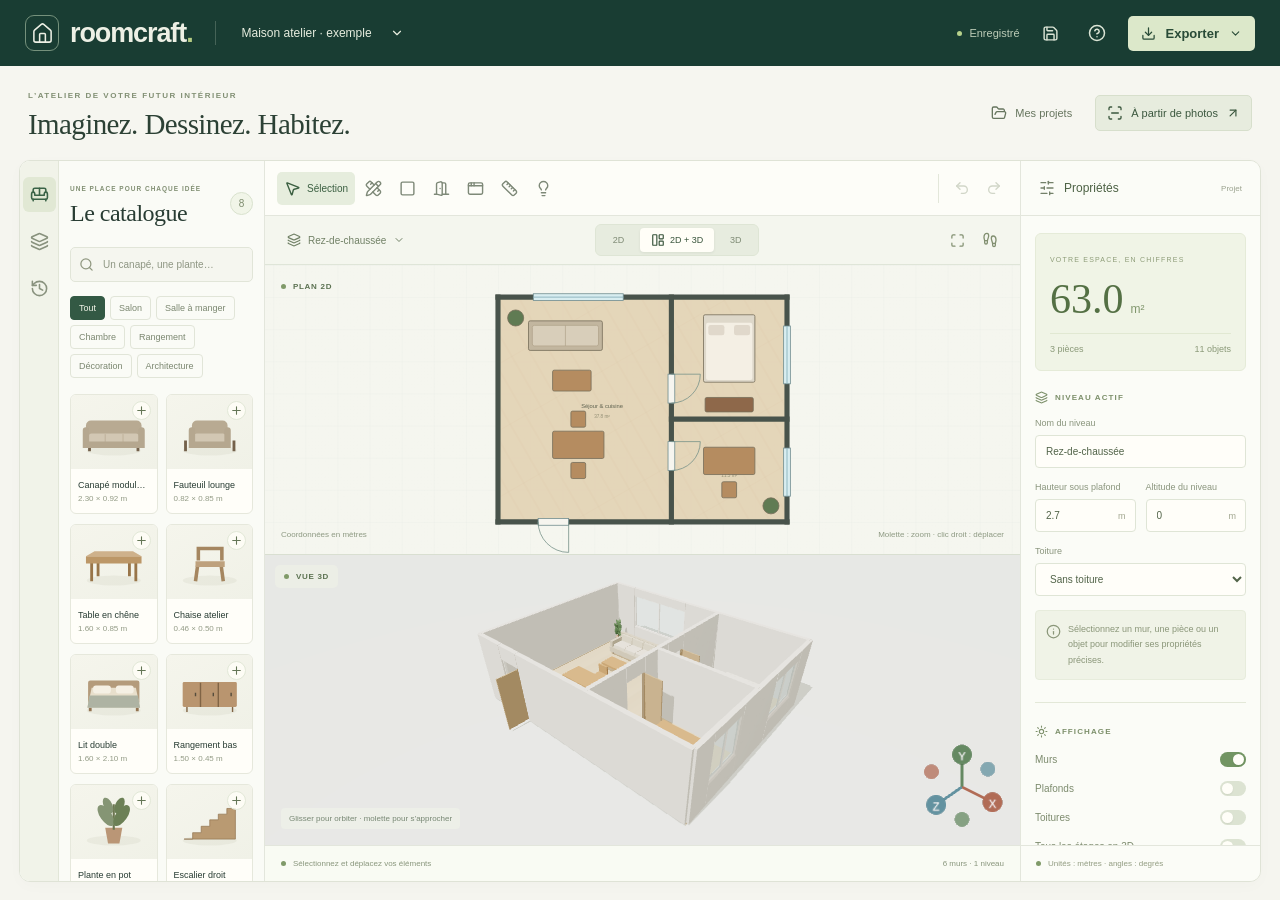
==== docs/atelier/index.html @ 50e33516 "Publish RoomCraft workshop entry page" ====
<!doctype html>
<html lang="fr">
  <head>
    <meta charset="UTF-8" />
    <meta name="viewport" content="width=device-width, initial-scale=1.0" />
    <meta name="theme-color" content="#193d36" />
    <meta
      name="description"
      content="RoomCraft : atelier de conception architecturale 2D et 3D, local et précis."
    />
    <title>RoomCraft — Atelier de conception</title>
    <script type="module" crossorigin src="./assets/index-bzY4Ss_5.js"></script>
    <link rel="modulepreload" crossorigin href="./assets/jsx-runtime-Wy9s6hX0.js">
    <link rel="modulepreload" crossorigin href="./assets/schemas-R1U1E1Q1.js">
    <link rel="stylesheet" crossorigin href="./assets/index-CWfMp_zw.css">
  </head>
  <body>
    <div id="root"></div>
  </body>
</html>
---- docs/atelier/assets/index-CWfMp_zw.css ----
:root{color:#283c33;font-synthesis:none;--green:#234d40;--ink:#273c32;--muted:#7b857a;--line:#e3e6dc;--paper:#fbfcf7;--accent:#e5eddd;background:#f5f5ef;font-family:Inter,Segoe UI,Arial,sans-serif;font-size:13px;font-weight:400}*{box-sizing:border-box}body{margin:0}button,input,select,textarea{font:inherit}button{cursor:pointer}button:disabled{opacity:.35;cursor:not-allowed}button,a,input,select,textarea{outline-offset:4px}button:focus-visible,a:focus-visible{outline:2px solid #4e8e73}input:focus,select:focus,textarea:focus{border-color:#6c967c;outline:1px solid #6c967c}button{color:inherit;background:0 0;border:0}a{color:inherit;text-decoration:none}svg{flex-shrink:0}button{transition:background .15s,color .15s,box-shadow .15s}button:hover{background:#eef1e7}h1,h2,h3,p{margin:0}h2{font-weight:550}button svg{pointer-events:none}.app-shell{flex-direction:column;height:100dvh;min-height:650px;display:flex;overflow:hidden}.app-header{color:#edf0e5;background:#193d33;flex-shrink:0;align-items:center;gap:22px;height:66px;padding:0 25px;display:flex}.brand{letter-spacing:-1.1px;align-items:center;gap:11px;font-size:27px;font-weight:580;display:flex}.brand-mark{border:1px solid #75917c;border-radius:9px;place-items:center;width:34px;height:36px;display:grid}.brand-dot{color:#b5cc83}.header-separator{background:#456357;width:1px;height:24px}.project-switch{color:#e7eddf;align-items:center;gap:18px;max-width:330px;padding:9px 4px;font-size:12px;display:flex}.project-switch span{text-overflow:ellipsis;white-space:nowrap;overflow:hidden}.project-switch:hover,.header-icon:hover{background:#34574a}.project-tag{color:#a7bca8;letter-spacing:1.1px;border:1px solid #4a6858;border-radius:4px;padding:5px 7px;font-size:9px}.header-actions{align-items:center;gap:15px;margin-left:auto;display:flex}.save-state{color:#bdccb8;align-items:center;gap:7px;font-size:11px;display:flex}.save-state>span{background:#b7d28c;border-radius:50%;width:5px;height:5px}.save-state.pending>span{background:#e9cb8a}.header-icon{color:#dbe4d5;border-radius:5px;place-items:center;padding:7px;display:grid}.export-button{color:#294b37;background:#dce8ca;border-radius:5px;align-items:center;gap:10px;padding:10px 13px;font-weight:600;display:flex}.export-button:hover{background:#edf5df}.export-wrap{position:relative}.menu-dismiss{z-index:20;position:fixed;inset:0}.dropdown{z-index:21;border:1px solid var(--line);min-width:255px;color:var(--ink);background:#fffef8;border-radius:10px;padding:6px;position:absolute;top:calc(100% + 12px);right:0;box-shadow:0 10px 35px #172b3020}.dropdown button{text-align:left;border-radius:5px;align-items:center;gap:12px;width:100%;padding:12px;display:flex}.dropdown small{color:var(--muted);margin-top:4px;font-size:11px;display:block}.workspace-header{background:#f6f6f0;flex-shrink:0;justify-content:space-between;align-items:center;height:94px;padding:0 28px;display:flex}.eyebrow{letter-spacing:1.5px;color:#829074;font-size:8px;font-weight:600}.workspace-header h1{letter-spacing:-.6px;color:#2c4135;margin-top:7px;font-family:Georgia,Times New Roman,serif;font-size:29px;font-weight:400}.workspace-actions{align-items:center;gap:12px;display:flex}.quiet-button,.photo-button,.outlined-button,.primary-button{white-space:nowrap;border-radius:5px;justify-content:center;align-items:center;gap:8px;padding:9px 11px;font-size:11px;display:inline-flex}.quiet-button{color:#67765f}.photo-button{color:#3b573e;background:#e7ecde;border:1px solid #d7dfcc}.photo-button:hover{background:#dce5d2}.outlined-button{background:#fcfdf8;border:1px solid #dbe1d1}.primary-button{background:var(--green);color:#fffdf2;font-weight:550}.primary-button:hover{background:#37654d}.full{width:100%;margin-top:10px}.editor-shell{background:var(--paper);border:1px solid #dfe3d6;border-radius:11px;flex:1;grid-template-columns:270px minmax(0,1fr) 262px;min-height:0;margin:0 19px 18px;display:grid;overflow:hidden;box-shadow:0 4px 16px #26392c05}.library{border-right:1px solid var(--line);background:#fafbf6;min-width:0;min-height:0;display:flex}.library-tabs{background:#f1f3e9;border-right:1px solid #e2e6d8;flex-direction:column;flex-shrink:0;align-items:center;gap:12px;width:43px;padding:16px 4px;display:flex}.library-tabs button{color:#89927e;border-radius:6px;place-items:center;width:33px;height:35px;display:grid}.library-tabs button.active{color:#3a6347;background:#e1e8d4}.library-content{scrollbar-width:thin;scrollbar-color:#d4dcc8 transparent;flex:1;min-width:0;padding:21px 14px 14px;overflow:auto}.library-heading{justify-content:space-between;align-items:center;gap:8px;margin-bottom:20px;display:flex}.library-heading .eyebrow{letter-spacing:1px;white-space:nowrap;font-size:6.5px}.library-heading h2{letter-spacing:-.5px;margin-top:6px;font-family:Georgia,serif;font-size:24px;font-weight:400}.count-badge{color:#7d8b6d;background:#f1f5e8;border:1px solid #d9e2ce;border-radius:50%;place-items:center;width:23px;height:23px;font-size:10px;display:grid}.search-field{color:#909880;background:#f5f6ef;border:1px solid #e1e5d8;border-radius:5px;align-items:center;gap:7px;padding:9px 8px;display:flex}.search-field input{color:#3b513f;background:0 0;border:0;outline:none;width:100%;font-size:10px}.search-field input::placeholder{color:#8e9683}.category-pills{flex-wrap:wrap;gap:5px;margin:14px 0 16px;display:flex}.category-pills button{color:#7b8770;border:1px solid #e1e5d8;border-radius:4px;padding:6px 8px;font-size:9px}.category-pills button.active{color:#f1f3e7;background:#335944;border-color:#335944}.catalog-grid{grid-template-columns:1fr 1fr;gap:10px 8px;display:grid}.catalog-item{text-align:left;background:#fffef9;border:1px solid #e6e8dc;border-radius:6px;min-width:0;padding:0 0 10px;position:relative;overflow:hidden}.catalog-item:hover{background:#fbfcf3;border-color:#aabd98;box-shadow:0 3px 8px #26392c0a}.catalog-item:active{cursor:grabbing}.furniture-preview{background:linear-gradient(150deg,#f5f5ec,#f0f1e7);width:100%;height:80px}.catalog-plus{color:#647656;background:#fffef7dd;border:1px solid #e2e8d7;border-radius:50%;place-items:center;width:19px;height:19px;display:grid;position:absolute;top:6px;right:6px}.catalog-item strong{white-space:nowrap;text-overflow:ellipsis;margin:8px 7px 4px;font-size:9px;font-weight:500;display:block;overflow:hidden}.catalog-item>span:last-child{color:#939b86;margin:0 7px;font-size:8px;display:block}.library-tip{color:#8b947d;border-top:1px solid #e5e9dd;align-items:flex-start;gap:8px;margin-top:22px;padding:11px 7px;font-size:9px;line-height:1.65;display:flex}.library-tip svg{color:#91a079;margin-top:3px}.original-assets{color:#8c997d;justify-content:center;align-items:center;gap:6px;margin-top:8px;font-size:8px;display:flex}.status-dot{background:#809a69;border-radius:50%;flex-shrink:0;width:5px;height:5px;display:inline-block}.editor-main{background:#eef1e9;flex-direction:column;min-width:0;min-height:0;display:flex}.editor-toolbar{border-bottom:1px solid var(--line);background:#fdfdf8;flex-shrink:0;justify-content:space-between;align-items:center;gap:8px;min-height:55px;padding:9px 12px;display:flex}.drawing-tools{scrollbar-width:none;align-items:center;gap:3px;display:flex;overflow:auto}.drawing-tools button{color:#7e8978;border-radius:5px;align-items:center;gap:6px;padding:8px 9px;font-size:10px;display:flex}.drawing-tools button.active{color:#3c6042;background:#e6eddd}.toolbar-end{border-left:1px solid #e3e7da;align-items:center;gap:3px;padding-left:8px;display:flex}.icon-button{color:#829071;border-radius:4px;flex-shrink:0;place-items:center;width:29px;height:29px;padding:0;display:inline-grid}.icon-button:hover{background:#e9efdf}.icon-button.active{color:#315a3e;background:#d9e5cd}.view-toolbar{background:#f4f6ee;border-bottom:1px solid #dfe5d8;flex-shrink:0;justify-content:space-between;align-items:center;gap:8px;height:49px;padding:0 16px;display:flex}.level-selector{color:#718166;white-space:nowrap;align-items:center;gap:7px;max-width:180px;font-size:10px;display:flex;overflow:hidden}.view-switch{background:#e7ecdf;border:1px solid #dee5d5;border-radius:6px;align-items:center;gap:2px;padding:3px;display:flex}.view-switch button{color:#7e8a74;border-radius:4px;justify-content:center;align-items:center;gap:5px;min-width:39px;padding:5px 11px;font-size:9px;display:flex}.view-switch button.active{color:#37533a;background:#fffef7;box-shadow:0 1px 3px #34422b15}.view-actions{gap:3px;display:flex}.viewports{flex:1;min-height:0;display:grid;position:relative}.view-split{grid-template-columns:1fr 1fr}.view-split .plan-panel{border-right:1px solid #d9dfd1}.plan-panel,.scene-panel{min-width:0;min-height:0;position:relative;overflow:hidden}.plan-panel{background:#f5f6ef}.plan-panel>svg{-webkit-user-select:none;user-select:none;width:100%;height:100%;display:block}.canvas-caption{z-index:2;color:#5c7252;pointer-events:none;letter-spacing:.7px;align-items:center;gap:7px;font-size:8px;font-weight:600;display:flex;position:absolute;top:17px;left:16px}.canvas-caption>span:last-child{letter-spacing:0;color:#8c9881;font-size:8px;font-weight:400;display:none}.scene-panel .canvas-caption{background:#edf0e6ba;border-radius:5px;padding:7px 9px;top:10px;left:10px}.room-label{text-anchor:middle;fill:#5c604e;pointer-events:none;font-size:.18px;font-weight:500}.area-label{text-anchor:middle;fill:#908d73;pointer-events:none;font-size:.145px}.dimension{stroke:#7a9772;stroke-width:.015px;fill:#7a9772;pointer-events:none}.dimension text{text-anchor:middle;stroke:#f7f7ef;stroke-width:.045px;paint-order:stroke;fill:#5d7a56;font-size:.15px}.plan-footer{color:#8d9982;pointer-events:none;justify-content:space-between;gap:8px;font-size:8px;display:flex;position:absolute;bottom:15px;left:16px;right:16px}.plan-footer>span:last-child{text-align:right}.scene-hint{pointer-events:none;color:#778773;background:#eff2e9b0;border-radius:4px;padding:6px 8px;font-size:8px;position:absolute;bottom:16px;left:16px}.editor-status{color:#89967c;border-top:1px solid var(--line);background:#f9fbf3;justify-content:space-between;align-items:center;gap:12px;min-height:36px;padding:12px 16px;font-size:8px;display:flex}.editor-status>span:first-child{align-items:center;gap:7px;display:flex}.editor-status>span:last-child{white-space:nowrap}.inspector{border-left:1px solid var(--line);background:#fbfcf7;flex-direction:column;min-height:0;display:flex}.panel-title{border-bottom:1px solid var(--line);color:#74816a;align-items:center;gap:9px;height:55px;padding:0 18px;display:flex}.panel-title h2{color:#4d6245;font-size:12px;font-weight:500}.panel-title>span{color:#9aa28e;margin-left:auto;font-size:8px}.inspector-scroll{scrollbar-width:thin;scrollbar-color:#d4dcc8 transparent;flex:1;min-height:0;padding:19px 18px;overflow:auto}.selection-heading{align-items:center;gap:11px;margin-bottom:21px;display:flex}.selection-symbol{color:#8d9d77;background:#eef1e5;border:1px solid #e1e6d5;border-radius:7px;place-items:center;width:43px;height:43px;display:grid}.selection-heading small{letter-spacing:1.1px;color:#9b9f8a;font-size:7px}.selection-heading h3{letter-spacing:-.3px;margin-top:4px;font-family:Georgia,serif;font-size:20px;font-weight:400}.field{flex-direction:column;gap:7px;min-width:0;margin-bottom:14px;display:flex}.field>span{color:#8a957d;justify-content:space-between;gap:5px;font-size:9px;display:flex}.field input:not([type=color]):not([type=checkbox]):not([type=range]),.field select{color:#526449;background:#fffef9;border:1px solid #dfe5d6;border-radius:4px;width:100%;min-width:0;min-height:33px;padding:9px 10px;font-size:10px}.field select{padding-right:5px}.fields-two{grid-template-columns:1fr 1fr;gap:0 10px;display:grid}.input-unit{align-items:center;display:flex;position:relative}.field .input-unit input{font-variant-numeric:tabular-nums;padding-right:23px!important}.input-unit>span{pointer-events:none;color:#a1a68f;font-size:9px;position:absolute;right:10px}.input-unit input::-webkit-inner-spin-button{appearance:none}.input-unit input{appearance:textfield}.section-label{letter-spacing:1.1px;color:#7d906b;align-items:center;gap:7px;margin:20px 0 14px;font-size:8px;font-weight:600;display:flex}.section-label:first-child{margin-top:0}.color-field>div{background:#fffef9;border:1px solid #e2e7d8;border-radius:4px;align-items:center;gap:10px;padding:6px;display:flex}.color-field input{cursor:pointer;background:0 0;border:0;width:26px;height:24px;padding:0}.color-field code{color:#8b967b;font-size:9px}.info-note{color:#8a9679;background:#f0f3e7;border:1px solid #e7ecdc;border-radius:4px;gap:7px;margin:10px 0 16px;padding:11px 10px;font-size:9px;line-height:1.7;display:flex}.info-note svg{margin-top:2px}.danger-button{color:#a16e58;background:#f7eee6;border:1px solid #eddfd4;border-radius:5px;justify-content:center;align-items:center;gap:7px;padding:9px 10px;font-size:10px;display:flex}.danger-button:hover{background:#f1dfd3}.inspector-divider{background:#e3e8d8;height:1px;margin:22px 0}.toggle-row{color:#7d8b6e;justify-content:space-between;align-items:center;gap:10px;margin:14px 0;font-size:10px;display:flex}.toggle-row input{appearance:none;cursor:pointer;background:#dce3d2;border-radius:15px;flex-shrink:0;width:26px;height:15px;margin:0;position:relative}.toggle-row input:before{content:"";background:#fffef8;border-radius:50%;width:11px;height:11px;transition:left .15s;position:absolute;top:2px;left:2px;box-shadow:0 1px 2px #0001}.toggle-row input:checked{background:#729563}.toggle-row input:checked:before{left:13px}.field input[type=range]{accent-color:#729563;width:100%;margin:4px 0}.field b{color:#617c52;font-weight:400}.inspector-bottom{border-top:1px solid var(--line);color:#929c81;align-items:center;gap:7px;padding:13px 15px;font-size:8px;display:flex}.overview-card{background:#f0f4e6;border:1px solid #e5ebd8;border-radius:6px;padding:16px 14px}.overview-card>span{letter-spacing:1.2px;color:#8e9d79;font-size:7px}.overview-card>strong{color:#547044;margin:10px 0;font-family:Georgia,serif;font-size:42px;font-weight:400;display:block}.overview-card strong small{color:#81966d;margin-left:7px;font-family:Inter,Segoe UI,sans-serif;font-size:12px}.overview-card>div{color:#8a9978;border-top:1px solid #e1e8d2;justify-content:space-between;padding-top:10px;font-size:9px;display:flex}.area-card{background:#f0f4e6;border:1px solid #e2e8d7;border-radius:5px;margin:12px 0 20px;padding:15px 13px}.area-card>span{color:#879a72;font-size:9px;display:block}.area-card>strong{color:#607e4c;margin:8px 0;font-family:Georgia,serif;font-size:30px;font-weight:400;display:block}.area-card strong small{font-size:12px}.area-card>span:last-child{color:#9aa389;font-size:8px}.warning-note{color:#a3824f;background:#f6eddf;border-radius:4px;margin:12px 0;padding:10px;font-size:10px;line-height:1.6}.transform-tools{z-index:2;background:#fcfdf6e8;border:1px solid #dbe4d1;border-radius:5px;gap:2px;padding:3px;display:flex;position:absolute;top:50px;left:50%;transform:translate(-50%);box-shadow:0 2px 8px #32412c14}.transform-tools button{color:#7d8f6a;border-radius:3px;padding:6px 8px;font-size:9px}.transform-tools button.active{color:#3e6949;background:#e2ecd6}.walk-hint{text-align:center;white-space:nowrap;background:#fffef5ee;border:1px solid #dce4cf;border-radius:7px;padding:12px 15px;position:absolute;bottom:20px;left:50%;transform:translate(-50%);box-shadow:0 3px 15px #32412c13}.walk-hint button{color:#3a6743;background:#e5edd9;border-radius:4px;padding:8px 12px;font-size:11px}.walk-hint span{color:#8b9a7b;margin-top:7px;font-size:8px;display:block}.canvas-error,.canvas-loading{text-align:center;color:#8a977d;background:#eef2e7;flex-direction:column;justify-content:center;align-items:center;gap:15px;height:100%;min-height:200px;padding:30px;font-size:11px;display:flex}.canvas-error button{background:#fafcf2;border:1px solid #b4c4a2;border-radius:5px;padding:8px 12px;font-size:10px}.empty-canvas{text-align:center;pointer-events:none;width:70%;max-width:330px;position:absolute;top:50%;left:50%;transform:translate(-50%,-50%)}.empty-canvas strong{color:#829475;font-family:Georgia,serif;font-size:25px;font-weight:400;display:block}.empty-canvas span{color:#a0aa91;margin-top:13px;font-size:10px;line-height:1.8;display:block}.loading-ring{border:2px solid #d1ddc2;border-top-color:#628454;border-radius:50%;width:22px;height:22px;animation:1s linear infinite spin}@keyframes spin{to{transform:rotate(360deg)}}.small-description{color:#8b997b;margin:10px 0 16px;font-size:10px;line-height:1.8}.level-row{background:#f5f8ee;border:1px solid #e1e7d8;border-radius:5px;margin-bottom:8px;padding:8px 5px;display:flex}.level-row.active{background:#eaf0de;border-color:#bfcea9}.level-row>button:first-child{text-align:left;flex:1;align-items:center;gap:8px;min-width:0;padding:3px;display:flex}.level-number{color:#7b9568;background:#f9fbf3;border:1px solid #d9e2cb;border-radius:4px;flex-shrink:0;place-items:center;width:25px;height:27px;font-family:Georgia,serif;font-size:17px;display:grid}.level-row strong{color:#647d51;font-size:10px;font-weight:500;display:block}.level-row small{color:#99a487;margin-top:5px;font-size:8px;display:block}.variant-row{border-bottom:1px solid #e5e9dd;align-items:center;gap:3px;padding:10px 0;font-size:9px;display:flex}.variant-row>span{color:#7e8e6b;flex:1}.variant-row>button:not(.icon-button){color:#82996d;border:1px solid #dbe4ce;border-radius:4px;padding:5px;font-size:8px}.history-buttons{gap:7px;margin-bottom:20px;display:flex}.history-buttons button{padding:8px;font-size:9px}.history-row{border-bottom:1px solid #e6ebdc;align-items:flex-start;gap:9px;padding:12px 0;display:flex}.history-row>.status-dot{margin-top:5px}.history-row strong{color:#7b8c69;font-size:10px;font-weight:400;display:block}.history-row small{color:#a3ad94;margin-top:5px;font-size:8px;display:block}.empty-list{text-align:center;color:#99a58c;margin:25px 0;font-size:10px;line-height:1.7}.notice{z-index:200;color:#7b7456;background:#fffdf1;border:1px solid #dbcda3;border-radius:8px;align-items:center;gap:10px;min-width:300px;max-width:650px;padding:11px 13px;font-size:11px;line-height:1.7;display:flex;position:fixed;bottom:26px;left:50%;transform:translate(-50%);box-shadow:0 6px 28px #25392a22}.notice-icon{color:#8d783c;background:#e6dab1;border-radius:50%;flex-shrink:0;place-items:center;width:19px;height:19px;font-size:12px;display:grid}.notice>span:nth-child(2){white-space:pre-line;flex:1}.modal-backdrop{-webkit-backdrop-filter:blur(5px);backdrop-filter:blur(5px);z-index:100;background:#16352c59;justify-content:center;align-items:center;padding:30px;display:flex;position:fixed;inset:0}.modal{scrollbar-width:thin;background:#fcfdf7;border:1px solid #e3e9d6;border-radius:13px;width:650px;max-width:100%;max-height:90dvh;padding:28px;overflow:auto;box-shadow:0 20px 100px #17352938}.modal-wide{width:980px}.modal>header{justify-content:space-between;align-items:flex-start;gap:12px;margin-bottom:22px;display:flex}.modal>header h2{letter-spacing:-.5px;color:#3c5940;margin-top:8px;font-family:Georgia,serif;font-size:29px;font-weight:400}.modal-description{color:#8b9a7d;margin-bottom:20px;font-size:11px;line-height:1.9}.create-project{gap:10px;margin:20px 0;display:flex}.create-project>input{color:#6b8059;background:#fffef8;border:1px solid #dbe4ce;border-radius:5px;width:100%;min-width:0;padding:12px;font-size:11px}.project-list{max-height:350px;margin:20px 0;overflow:auto}.project-row{background:#f5f8ed;border:1px solid #e2e8d6;border-radius:6px;align-items:center;gap:12px;margin-bottom:9px;padding:12px;display:flex}.project-thumb{color:#8a9e72;background:#e9efdc;border-radius:5px;place-items:center;width:42px;height:42px;display:grid}.project-row>button:not(.icon-button){text-align:left;flex:1;min-width:0;padding:3px}.project-row strong{color:#6a8156;font-size:12px;font-weight:500;display:block}.project-row small{color:#9ca98b;margin-top:6px;font-size:9px;display:block}.modal-footer{border-top:1px solid #e6ebdc;justify-content:space-between;align-items:center;gap:12px;margin-top:25px;padding-top:20px;display:flex}.help-grid{grid-template-columns:1fr 1fr;gap:25px;margin:20px 0 30px;display:grid}.help-grid h3{color:#657f51;margin-bottom:10px;font-family:Georgia,serif;font-size:19px;font-weight:400}.help-grid p{color:#919f82;font-size:11px;line-height:1.9}.photo-layout{grid-template-columns:1.15fr 1fr;gap:25px;display:grid}.phone-capture-panel{background:#f6f8ef;border:1px solid #dce5d6;border-radius:10px;margin-bottom:18px;padding:16px}.phone-capture-panel>.small-description{margin-top:10px}.phone-capture-heading{justify-content:space-between;align-items:center;gap:12px;display:flex}.phone-capture-heading strong{align-items:center;gap:8px;display:flex}.phone-pairing{grid-template-columns:150px minmax(0,1fr);align-items:center;gap:16px;margin:12px 0;font-size:12px;line-height:1.6;display:grid}.phone-qr{border-radius:6px;width:150px;max-width:100%;height:150px}.phone-transfer-status{color:#2d6c51;margin:9px 0;font-weight:600}@media (max-width:560px){.phone-pairing{grid-template-columns:1fr}.phone-qr{margin:auto}}.photo-fieldset{border:0;min-width:0;margin:0;padding:0}.sfm-workbench{border-top:1px solid var(--line);margin-top:24px;padding-top:16px}.sfm-workbench h4{margin:18px 0 12px}.sfm-workbench details{margin:12px 0}.sparse-cloud{border-radius:10px;height:240px;margin-top:12px;overflow:hidden}.proposal-plan{background:#f9f6ee;border-radius:10px;width:100%;height:200px;margin:12px 0}.upload-zone{color:#87a06e;background:#f1f5e7;border:1px dashed #acbd95;border-radius:8px;flex-direction:column;justify-content:center;align-items:center;gap:12px;width:100%;min-height:150px;padding:20px;font-size:11px;display:flex}.upload-zone strong{color:#66884e;font-size:13px;font-weight:500}.photo-thumbnails{grid-template-columns:repeat(4,1fr);gap:8px;margin-top:12px;display:grid}.photo-thumb{aspect-ratio:1;border:1px solid #d6e1c8;border-radius:5px;position:relative;overflow:hidden}.photo-thumb img{object-fit:cover;width:100%;height:100%}.photo-thumb button{color:#597448;background:#fffdf3dd;border-radius:50%;place-items:center;width:18px;height:18px;padding:0;display:grid;position:absolute;top:3px;right:3px}.photo-thumb>span{color:#f5f5e9;background:#2f4a3abc;padding:4px;font-size:8px;position:absolute;bottom:0;left:0;right:0}.photo-annotation{background:#e5eada;border-radius:6px;margin-top:12px;position:relative;overflow:hidden}.photo-annotation svg{cursor:crosshair;width:100%;max-height:320px;display:block}.photo-report{color:#869775;background:#f5f8ed;border:1px solid #e1e7d6;border-radius:6px;margin:15px 0;padding:12px;font-size:10px;line-height:1.9}.photo-report strong{color:#607e4e;font-weight:500}.photo-report ul{margin:10px 0 0;padding-left:18px}.photo-service{color:#8c9b7d;border:1px solid #e2e8d6;border-radius:5px;justify-content:space-between;align-items:center;gap:8px;margin-bottom:18px;padding:10px;font-size:10px;display:flex}.photo-service button{font-size:9px;text-decoration:underline}.photo-calibration{color:#81956c;background:#e9efdd;border-radius:6px;align-items:center;gap:10px;margin:14px 0;padding:12px;font-size:10px;line-height:1.8;display:flex}.photo-calibration svg{color:#71985d}.mode-choice{gap:6px;margin:15px 0;display:flex}.mode-choice button{color:#8b9e78;border:1px solid #dee7d0;border-radius:5px;padding:9px 12px;font-size:10px}.mode-choice button.active{color:#55783e;background:#e5edd8;border-color:#bccfa4}.photo-steps{color:#879d72;border-bottom:1px solid #e4eada;gap:15px;margin-bottom:18px;padding-bottom:15px;font-size:10px;display:flex}.photo-steps span{align-items:center;gap:6px;display:flex}.photo-steps b{background:#edf4e3;border:1px solid #c8d8b5;border-radius:50%;place-items:center;width:20px;height:20px;font-size:9px;font-weight:500;display:grid}.photo-actions{flex-wrap:wrap;align-items:center;gap:8px;margin-top:16px;display:flex}.photo-disclaimer{color:#9aa78a;margin-top:13px;font-size:10px;line-height:1.8}.photo-points{color:#80946b;margin-top:10px;font-size:10px;line-height:1.8}.photo-options{background:#eff4e6;border:1px solid #e3ebd7;border-radius:5px;margin-top:14px;padding:12px}.photo-options h3{color:#6e8b56;margin-bottom:12px;font-size:11px;font-weight:500}@media (min-width:1800px){.editor-shell{grid-template-columns:290px minmax(0,1fr) 280px}.library-content{padding:23px 18px}.catalog-item strong{font-size:10px}.furniture-preview{height:92px}.canvas-caption>span:last-child{display:inline}.drawing-tools button{padding:8px 12px}.inspector-scroll{padding:22px}.plan-footer,.scene-hint{font-size:9px}}@media (max-width:1450px){.editor-shell{grid-template-columns:245px minmax(0,1fr) 240px}.library-content{padding:18px 11px}.library-tabs{width:39px}.drawing-tools button{padding:8px 7px}.drawing-tools button span{display:none}.drawing-tools button.active span{display:inline}.view-split{grid-template-rows:1fr 1fr;grid-template-columns:1fr}.view-split .plan-panel{border-bottom:1px solid #d9dfd1;border-right:0}.project-tag{display:none}.inspector-scroll{padding:17px 14px}.furniture-preview{height:74px}}@media (max-width:1100px){.editor-shell{grid-template-columns:210px minmax(0,1fr) 215px;margin:0 10px 12px}.library-tabs{width:36px}.library-tabs button{width:28px}.library-content{padding:18px 9px}.library-heading h2{font-size:20px}.library-heading .eyebrow{display:none}.catalog-grid{gap:7px}.catalog-item strong{margin-left:5px;font-size:8px}.catalog-item>span:last-child{margin-left:5px;font-size:7px}.furniture-preview{height:66px}.category-pills button{padding:5px 6px;font-size:8px}.workspace-header{height:85px;padding:0 20px}.workspace-header h1{font-size:25px}.project-switch{max-width:240px}.app-header{gap:15px;padding:0 18px}.save-state{display:none}.header-actions{gap:8px}.inspector-scroll{padding:14px 11px}.panel-title{padding:0 11px}.field>span{font-size:8px}.view-toolbar{padding:0 10px}.view-switch button{padding:5px 7px}.level-selector{max-width:130px;font-size:9px}.plan-footer>span:last-child{max-width:145px}}@media (max-width:800px){.app-shell{height:auto;min-height:100dvh;overflow:visible}.app-header{z-index:10;gap:12px;height:62px;padding:0 12px;position:sticky;top:0}.brand{font-size:22px}.brand-mark{width:29px;height:31px}.brand{gap:7px}.header-separator{display:none}.project-switch{gap:5px;max-width:170px;font-size:10px}.header-icon{display:none}.export-button{gap:6px;padding:9px;font-size:10px}.workspace-header{height:90px;padding:0 15px}.workspace-header .eyebrow{font-size:6px}.workspace-header h1{font-size:22px}.workspace-actions{gap:4px}.workspace-actions .quiet-button{display:none}.photo-button{gap:5px;padding:8px;font-size:9px}.photo-button svg:last-child{display:none}.editor-shell{grid-template-columns:160px minmax(0,1fr);min-height:900px;margin:0 8px 15px;display:grid;overflow:visible}.library{border-radius:10px 0 0;min-height:650px}.library-tabs{gap:6px;width:33px}.library-content{padding:15px 8px;overflow:hidden}.library-heading h2{font-size:18px}.library-heading{margin-bottom:12px}.count-badge{display:none}.catalog-grid{grid-template-columns:1fr}.furniture-preview{height:65px}.catalog-item:nth-child(n+7){display:none}.catalog-item strong{font-size:8px}.library-tip{gap:5px;padding-left:0;font-size:8px}.original-assets{display:none}.category-pills{gap:4px}.category-pills button{padding:5px;font-size:7px}.search-field{padding:7px 5px}.search-field input{font-size:8px}.search-field svg{width:12px}.editor-main{border-radius:0 10px 0 0;min-height:650px;overflow:hidden}.editor-toolbar{min-height:49px;padding:6px}.drawing-tools{gap:0}.drawing-tools button{padding:7px 5px}.drawing-tools button.active span{display:none}.toolbar-end{gap:0;padding-left:2px}.toolbar-end .icon-button{width:23px}.view-toolbar{flex-wrap:wrap;gap:2px;height:50px;padding:3px 8px}.level-selector{max-width:100px;font-size:8px}.level-selector svg{display:none}.view-switch{padding:2px}.view-switch button{min-width:25px;padding:4px 7px;font-size:8px}.view-switch svg{display:none}.view-actions{gap:0}.view-actions .icon-button{width:23px}.editor-status{padding:9px;font-size:7px;line-height:1.7}.editor-status>span:last-child{display:none}.canvas-caption{font-size:7px;top:10px;left:10px}.scene-panel .canvas-caption{padding:4px 6px;font-size:7px}.canvas-caption>span:last-child{display:none}.plan-footer{font-size:6px;bottom:9px;left:10px;right:10px}.plan-footer>span:last-child{max-width:100px}.scene-hint{max-width:120px;font-size:7px;line-height:1.5;bottom:10px;left:10px}.inspector{border-top:1px solid var(--line);border-left:0;border-radius:0 0 10px 10px;grid-column:1/-1;overflow:hidden}.inspector-scroll{grid-template-columns:1fr 1fr;gap:0 20px;padding:20px;display:grid}.inspector-scroll>.fields-two,.inspector-scroll>.section-label,.inspector-scroll>.selection-heading,.inspector-scroll>.inspector-divider,.inspector-scroll>.overview-card,.inspector-scroll>.info-note{grid-column:1/-1}.inspector-scroll>.section-label{margin-top:20px}.inspector-scroll .toggle-row{margin:9px 0}.overview-card>strong{font-size:36px}.modal-backdrop{padding:15px}.modal{max-height:93dvh;padding:22px}.modal>header h2{font-size:24px}.modal-footer{flex-wrap:wrap;gap:10px}.photo-layout{grid-template-columns:1fr}.help-grid{gap:18px}.help-grid h3{font-size:16px}.help-grid p{font-size:10px}.notice{max-width:calc(100vw - 30px);font-size:10px;bottom:16px}.walk-hint{white-space:normal;width:270px;max-width:85%}.walk-hint span{font-size:7px}.photo-steps{gap:8px;font-size:8px}}@media (prefers-reduced-motion:reduce){*{transition:none!important;animation-duration:0s!important}}@media (max-width:800px){.header-icon[aria-label=Aide]{display:grid}.workspace-header .eyebrow{color:#6a795d}.field>span{color:#68785b}.small-description,.modal-description{color:#687b5b}}@media (max-width:600px){.project-switch{max-width:110px}.app-header{gap:8px}.header-actions{gap:4px}.brand{font-size:20px}.brand-mark{width:26px}.export-button{padding:8px;font-size:9px}.header-icon{padding:4px}}
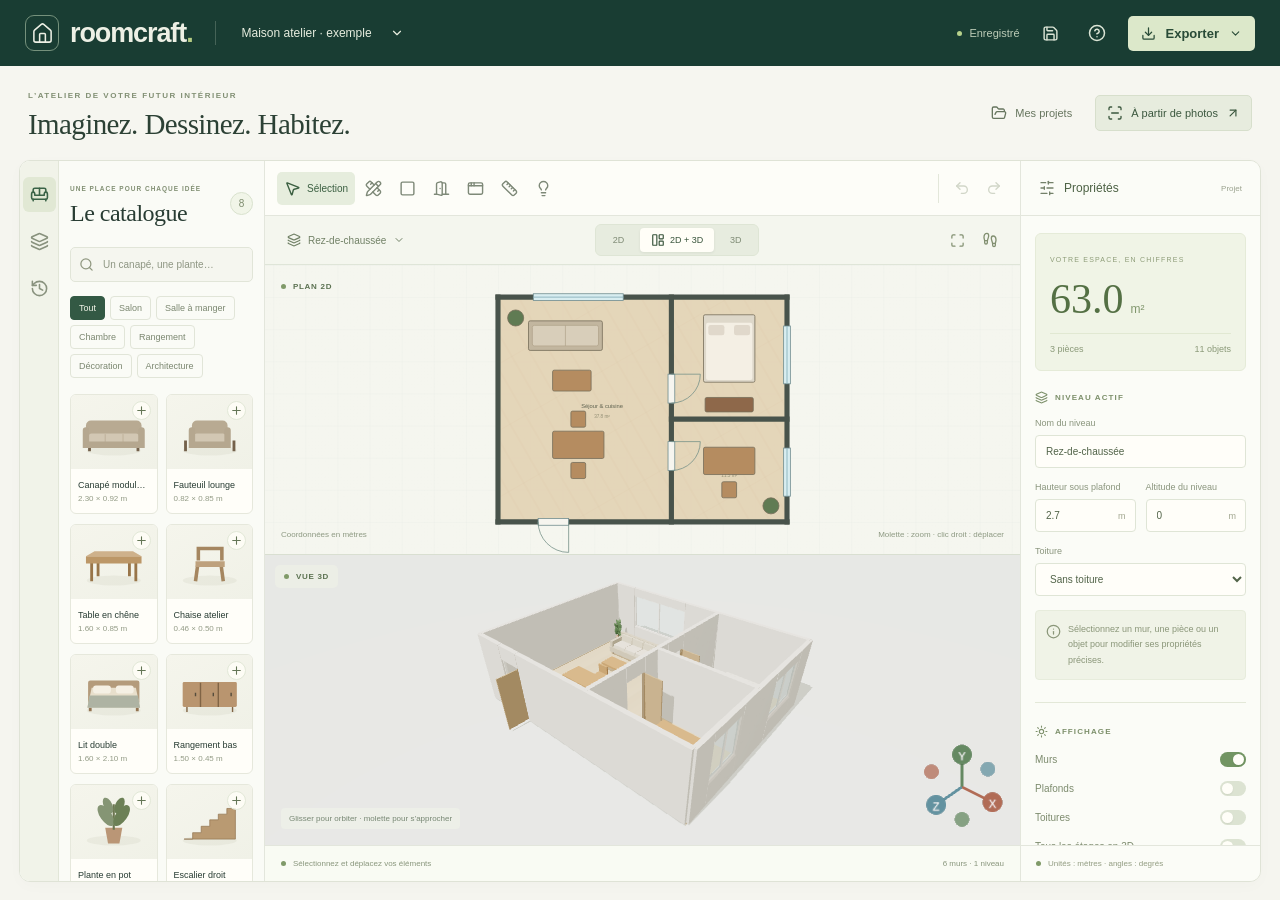
==== commit b602d6a2: "Publier le diagnostic et la sauvegarde locale du scan mobile" ====
--- a/docs/atelier/index.html
+++ b/docs/atelier/index.html
@@ -9,10 +9,9 @@
       content="RoomCraft : atelier de conception architecturale 2D et 3D, local et précis."
     />
     <title>RoomCraft — Atelier de conception</title>
-    <script type="module" crossorigin src="./assets/index-bzY4Ss_5.js"></script>
+    <script type="module" crossorigin src="./assets/index-C7lUF97w.js"></script>
     <link rel="modulepreload" crossorigin href="./assets/jsx-runtime-Wy9s6hX0.js">
-    <link rel="modulepreload" crossorigin href="./assets/schemas-R1U1E1Q1.js">
-    <link rel="stylesheet" crossorigin href="./assets/index-CWfMp_zw.css">
+    <link rel="stylesheet" crossorigin href="./assets/index-AzLUvHxz.css">
   </head>
   <body>
     <div id="root"></div>
--- a/docs/atelier/assets/index-AzLUvHxz.css
+++ b/docs/atelier/assets/index-AzLUvHxz.css
@@ -0,0 +1 @@
+:root{color:#283c33;font-synthesis:none;--green:#234d40;--ink:#273c32;--muted:#7b857a;--line:#e3e6dc;--paper:#fbfcf7;--accent:#e5eddd;background:#f5f5ef;font-family:Inter,Segoe UI,Arial,sans-serif;font-size:13px;font-weight:400}*{box-sizing:border-box}body{margin:0}button,input,select,textarea{font:inherit}button{cursor:pointer}button:disabled{opacity:.35;cursor:not-allowed}button,a,input,select,textarea{outline-offset:4px}button:focus-visible,a:focus-visible{outline:2px solid #4e8e73}input:focus,select:focus,textarea:focus{border-color:#6c967c;outline:1px solid #6c967c}button{color:inherit;background:0 0;border:0}a{color:inherit;text-decoration:none}svg{flex-shrink:0}button{transition:background .15s,color .15s,box-shadow .15s}button:hover{background:#eef1e7}h1,h2,h3,p{margin:0}h2{font-weight:550}button svg{pointer-events:none}.app-shell{flex-direction:column;height:100dvh;min-height:650px;display:flex;overflow:hidden}.app-header{color:#edf0e5;background:#193d33;flex-shrink:0;align-items:center;gap:22px;height:66px;padding:0 25px;display:flex}.brand{letter-spacing:-1.1px;align-items:center;gap:11px;font-size:27px;font-weight:580;display:flex}.brand-mark{border:1px solid #75917c;border-radius:9px;place-items:center;width:34px;height:36px;display:grid}.brand-dot{color:#b5cc83}.header-separator{background:#456357;width:1px;height:24px}.project-switch{color:#e7eddf;align-items:center;gap:18px;max-width:330px;padding:9px 4px;font-size:12px;display:flex}.project-switch span{text-overflow:ellipsis;white-space:nowrap;overflow:hidden}.project-switch:hover,.header-icon:hover{background:#34574a}.project-tag{color:#a7bca8;letter-spacing:1.1px;border:1px solid #4a6858;border-radius:4px;padding:5px 7px;font-size:9px}.header-actions{align-items:center;gap:15px;margin-left:auto;display:flex}.save-state{color:#bdccb8;align-items:center;gap:7px;font-size:11px;display:flex}.save-state>span{background:#b7d28c;border-radius:50%;width:5px;height:5px}.save-state.pending>span{background:#e9cb8a}.header-icon{color:#dbe4d5;border-radius:5px;place-items:center;padding:7px;display:grid}.export-button{color:#294b37;background:#dce8ca;border-radius:5px;align-items:center;gap:10px;padding:10px 13px;font-weight:600;display:flex}.export-button:hover{background:#edf5df}.export-wrap{position:relative}.menu-dismiss{z-index:20;position:fixed;inset:0}.dropdown{z-index:21;border:1px solid var(--line);min-width:255px;color:var(--ink);background:#fffef8;border-radius:10px;padding:6px;position:absolute;top:calc(100% + 12px);right:0;box-shadow:0 10px 35px #172b3020}.dropdown button{text-align:left;border-radius:5px;align-items:center;gap:12px;width:100%;padding:12px;display:flex}.dropdown small{color:var(--muted);margin-top:4px;font-size:11px;display:block}.workspace-header{background:#f6f6f0;flex-shrink:0;justify-content:space-between;align-items:center;height:94px;padding:0 28px;display:flex}.eyebrow{letter-spacing:1.5px;color:#829074;font-size:8px;font-weight:600}.workspace-header h1{letter-spacing:-.6px;color:#2c4135;margin-top:7px;font-family:Georgia,Times New Roman,serif;font-size:29px;font-weight:400}.workspace-actions{align-items:center;gap:12px;display:flex}.quiet-button,.photo-button,.outlined-button,.primary-button{white-space:nowrap;border-radius:5px;justify-content:center;align-items:center;gap:8px;padding:9px 11px;font-size:11px;display:inline-flex}.quiet-button{color:#67765f}.photo-button{color:#3b573e;background:#e7ecde;border:1px solid #d7dfcc}.photo-button:hover{background:#dce5d2}.outlined-button{background:#fcfdf8;border:1px solid #dbe1d1}.primary-button{background:var(--green);color:#fffdf2;font-weight:550}.primary-button:hover{background:#37654d}.full{width:100%;margin-top:10px}.editor-shell{background:var(--paper);border:1px solid #dfe3d6;border-radius:11px;flex:1;grid-template-columns:270px minmax(0,1fr) 262px;min-height:0;margin:0 19px 18px;display:grid;overflow:hidden;box-shadow:0 4px 16px #26392c05}.library{border-right:1px solid var(--line);background:#fafbf6;min-width:0;min-height:0;display:flex}.library-tabs{background:#f1f3e9;border-right:1px solid #e2e6d8;flex-direction:column;flex-shrink:0;align-items:center;gap:12px;width:43px;padding:16px 4px;display:flex}.library-tabs button{color:#89927e;border-radius:6px;place-items:center;width:33px;height:35px;display:grid}.library-tabs button.active{color:#3a6347;background:#e1e8d4}.library-content{scrollbar-width:thin;scrollbar-color:#d4dcc8 transparent;flex:1;min-width:0;padding:21px 14px 14px;overflow:auto}.library-heading{justify-content:space-between;align-items:center;gap:8px;margin-bottom:20px;display:flex}.library-heading .eyebrow{letter-spacing:1px;white-space:nowrap;font-size:6.5px}.library-heading h2{letter-spacing:-.5px;margin-top:6px;font-family:Georgia,serif;font-size:24px;font-weight:400}.count-badge{color:#7d8b6d;background:#f1f5e8;border:1px solid #d9e2ce;border-radius:50%;place-items:center;width:23px;height:23px;font-size:10px;display:grid}.search-field{color:#909880;background:#f5f6ef;border:1px solid #e1e5d8;border-radius:5px;align-items:center;gap:7px;padding:9px 8px;display:flex}.search-field input{color:#3b513f;background:0 0;border:0;outline:none;width:100%;font-size:10px}.search-field input::placeholder{color:#8e9683}.category-pills{flex-wrap:wrap;gap:5px;margin:14px 0 16px;display:flex}.category-pills button{color:#7b8770;border:1px solid #e1e5d8;border-radius:4px;padding:6px 8px;font-size:9px}.category-pills button.active{color:#f1f3e7;background:#335944;border-color:#335944}.catalog-grid{grid-template-columns:1fr 1fr;gap:10px 8px;display:grid}.catalog-item{text-align:left;background:#fffef9;border:1px solid #e6e8dc;border-radius:6px;min-width:0;padding:0 0 10px;position:relative;overflow:hidden}.catalog-item:hover{background:#fbfcf3;border-color:#aabd98;box-shadow:0 3px 8px #26392c0a}.catalog-item:active{cursor:grabbing}.furniture-preview{background:linear-gradient(150deg,#f5f5ec,#f0f1e7);width:100%;height:80px}.catalog-plus{color:#647656;background:#fffef7dd;border:1px solid #e2e8d7;border-radius:50%;place-items:center;width:19px;height:19px;display:grid;position:absolute;top:6px;right:6px}.catalog-item strong{white-space:nowrap;text-overflow:ellipsis;margin:8px 7px 4px;font-size:9px;font-weight:500;display:block;overflow:hidden}.catalog-item>span:last-child{color:#939b86;margin:0 7px;font-size:8px;display:block}.library-tip{color:#8b947d;border-top:1px solid #e5e9dd;align-items:flex-start;gap:8px;margin-top:22px;padding:11px 7px;font-size:9px;line-height:1.65;display:flex}.library-tip svg{color:#91a079;margin-top:3px}.original-assets{color:#8c997d;justify-content:center;align-items:center;gap:6px;margin-top:8px;font-size:8px;display:flex}.status-dot{background:#809a69;border-radius:50%;flex-shrink:0;width:5px;height:5px;display:inline-block}.editor-main{background:#eef1e9;flex-direction:column;min-width:0;min-height:0;display:flex}.editor-toolbar{border-bottom:1px solid var(--line);background:#fdfdf8;flex-shrink:0;justify-content:space-between;align-items:center;gap:8px;min-height:55px;padding:9px 12px;display:flex}.drawing-tools{scrollbar-width:none;align-items:center;gap:3px;display:flex;overflow:auto}.drawing-tools button{color:#7e8978;border-radius:5px;align-items:center;gap:6px;padding:8px 9px;font-size:10px;display:flex}.drawing-tools button.active{color:#3c6042;background:#e6eddd}.toolbar-end{border-left:1px solid #e3e7da;align-items:center;gap:3px;padding-left:8px;display:flex}.icon-button{color:#829071;border-radius:4px;flex-shrink:0;place-items:center;width:29px;height:29px;padding:0;display:inline-grid}.icon-button:hover{background:#e9efdf}.icon-button.active{color:#315a3e;background:#d9e5cd}.view-toolbar{background:#f4f6ee;border-bottom:1px solid #dfe5d8;flex-shrink:0;justify-content:space-between;align-items:center;gap:8px;height:49px;padding:0 16px;display:flex}.level-selector{color:#718166;white-space:nowrap;align-items:center;gap:7px;max-width:180px;font-size:10px;display:flex;overflow:hidden}.view-switch{background:#e7ecdf;border:1px solid #dee5d5;border-radius:6px;align-items:center;gap:2px;padding:3px;display:flex}.view-switch button{color:#7e8a74;border-radius:4px;justify-content:center;align-items:center;gap:5px;min-width:39px;padding:5px 11px;font-size:9px;display:flex}.view-switch button.active{color:#37533a;background:#fffef7;box-shadow:0 1px 3px #34422b15}.view-actions{gap:3px;display:flex}.viewports{flex:1;min-height:0;display:grid;position:relative}.view-split{grid-template-columns:1fr 1fr}.view-split .plan-panel{border-right:1px solid #d9dfd1}.plan-panel,.scene-panel{min-width:0;min-height:0;position:relative;overflow:hidden}.plan-panel{background:#f5f6ef}.plan-panel>svg{-webkit-user-select:none;user-select:none;width:100%;height:100%;display:block}.canvas-caption{z-index:2;color:#5c7252;pointer-events:none;letter-spacing:.7px;align-items:center;gap:7px;font-size:8px;font-weight:600;display:flex;position:absolute;top:17px;left:16px}.canvas-caption>span:last-child{letter-spacing:0;color:#8c9881;font-size:8px;font-weight:400;display:none}.scene-panel .canvas-caption{background:#edf0e6ba;border-radius:5px;padding:7px 9px;top:10px;left:10px}.room-label{text-anchor:middle;fill:#5c604e;pointer-events:none;font-size:.18px;font-weight:500}.area-label{text-anchor:middle;fill:#908d73;pointer-events:none;font-size:.145px}.dimension{stroke:#7a9772;stroke-width:.015px;fill:#7a9772;pointer-events:none}.dimension text{text-anchor:middle;stroke:#f7f7ef;stroke-width:.045px;paint-order:stroke;fill:#5d7a56;font-size:.15px}.plan-footer{color:#8d9982;pointer-events:none;justify-content:space-between;gap:8px;font-size:8px;display:flex;position:absolute;bottom:15px;left:16px;right:16px}.plan-footer>span:last-child{text-align:right}.scene-hint{pointer-events:none;color:#778773;background:#eff2e9b0;border-radius:4px;padding:6px 8px;font-size:8px;position:absolute;bottom:16px;left:16px}.editor-status{color:#89967c;border-top:1px solid var(--line);background:#f9fbf3;justify-content:space-between;align-items:center;gap:12px;min-height:36px;padding:12px 16px;font-size:8px;display:flex}.editor-status>span:first-child{align-items:center;gap:7px;display:flex}.editor-status>span:last-child{white-space:nowrap}.inspector{border-left:1px solid var(--line);background:#fbfcf7;flex-direction:column;min-height:0;display:flex}.panel-title{border-bottom:1px solid var(--line);color:#74816a;align-items:center;gap:9px;height:55px;padding:0 18px;display:flex}.panel-title h2{color:#4d6245;font-size:12px;font-weight:500}.panel-title>span{color:#9aa28e;margin-left:auto;font-size:8px}.inspector-scroll{scrollbar-width:thin;scrollbar-color:#d4dcc8 transparent;flex:1;min-height:0;padding:19px 18px;overflow:auto}.selection-heading{align-items:center;gap:11px;margin-bottom:21px;display:flex}.selection-symbol{color:#8d9d77;background:#eef1e5;border:1px solid #e1e6d5;border-radius:7px;place-items:center;width:43px;height:43px;display:grid}.selection-heading small{letter-spacing:1.1px;color:#9b9f8a;font-size:7px}.selection-heading h3{letter-spacing:-.3px;margin-top:4px;font-family:Georgia,serif;font-size:20px;font-weight:400}.field{flex-direction:column;gap:7px;min-width:0;margin-bottom:14px;display:flex}.field>span{color:#8a957d;justify-content:space-between;gap:5px;font-size:9px;display:flex}.field input:not([type=color]):not([type=checkbox]):not([type=range]),.field select{color:#526449;background:#fffef9;border:1px solid #dfe5d6;border-radius:4px;width:100%;min-width:0;min-height:33px;padding:9px 10px;font-size:10px}.field select{padding-right:5px}.fields-two{grid-template-columns:1fr 1fr;gap:0 10px;display:grid}.input-unit{align-items:center;display:flex;position:relative}.field .input-unit input{font-variant-numeric:tabular-nums;padding-right:23px!important}.input-unit>span{pointer-events:none;color:#a1a68f;font-size:9px;position:absolute;right:10px}.input-unit input::-webkit-inner-spin-button{appearance:none}.input-unit input{appearance:textfield}.section-label{letter-spacing:1.1px;color:#7d906b;align-items:center;gap:7px;margin:20px 0 14px;font-size:8px;font-weight:600;display:flex}.section-label:first-child{margin-top:0}.color-field>div{background:#fffef9;border:1px solid #e2e7d8;border-radius:4px;align-items:center;gap:10px;padding:6px;display:flex}.color-field input{cursor:pointer;background:0 0;border:0;width:26px;height:24px;padding:0}.color-field code{color:#8b967b;font-size:9px}.info-note{color:#8a9679;background:#f0f3e7;border:1px solid #e7ecdc;border-radius:4px;gap:7px;margin:10px 0 16px;padding:11px 10px;font-size:9px;line-height:1.7;display:flex}.info-note svg{margin-top:2px}.danger-button{color:#a16e58;background:#f7eee6;border:1px solid #eddfd4;border-radius:5px;justify-content:center;align-items:center;gap:7px;padding:9px 10px;font-size:10px;display:flex}.danger-button:hover{background:#f1dfd3}.inspector-divider{background:#e3e8d8;height:1px;margin:22px 0}.toggle-row{color:#7d8b6e;justify-content:space-between;align-items:center;gap:10px;margin:14px 0;font-size:10px;display:flex}.toggle-row input{appearance:none;cursor:pointer;background:#dce3d2;border-radius:15px;flex-shrink:0;width:26px;height:15px;margin:0;position:relative}.toggle-row input:before{content:"";background:#fffef8;border-radius:50%;width:11px;height:11px;transition:left .15s;position:absolute;top:2px;left:2px;box-shadow:0 1px 2px #0001}.toggle-row input:checked{background:#729563}.toggle-row input:checked:before{left:13px}.field input[type=range]{accent-color:#729563;width:100%;margin:4px 0}.field b{color:#617c52;font-weight:400}.inspector-bottom{border-top:1px solid var(--line);color:#929c81;align-items:center;gap:7px;padding:13px 15px;font-size:8px;display:flex}.overview-card{background:#f0f4e6;border:1px solid #e5ebd8;border-radius:6px;padding:16px 14px}.overview-card>span{letter-spacing:1.2px;color:#8e9d79;font-size:7px}.overview-card>strong{color:#547044;margin:10px 0;font-family:Georgia,serif;font-size:42px;font-weight:400;display:block}.overview-card strong small{color:#81966d;margin-left:7px;font-family:Inter,Segoe UI,sans-serif;font-size:12px}.overview-card>div{color:#8a9978;border-top:1px solid #e1e8d2;justify-content:space-between;padding-top:10px;font-size:9px;display:flex}.area-card{background:#f0f4e6;border:1px solid #e2e8d7;border-radius:5px;margin:12px 0 20px;padding:15px 13px}.area-card>span{color:#879a72;font-size:9px;display:block}.area-card>strong{color:#607e4c;margin:8px 0;font-family:Georgia,serif;font-size:30px;font-weight:400;display:block}.area-card strong small{font-size:12px}.area-card>span:last-child{color:#9aa389;font-size:8px}.warning-note{color:#a3824f;background:#f6eddf;border-radius:4px;margin:12px 0;padding:10px;font-size:10px;line-height:1.6}.transform-tools{z-index:2;background:#fcfdf6e8;border:1px solid #dbe4d1;border-radius:5px;gap:2px;padding:3px;display:flex;position:absolute;top:50px;left:50%;transform:translate(-50%);box-shadow:0 2px 8px #32412c14}.transform-tools button{color:#7d8f6a;border-radius:3px;padding:6px 8px;font-size:9px}.transform-tools button.active{color:#3e6949;background:#e2ecd6}.walk-hint{text-align:center;white-space:nowrap;background:#fffef5ee;border:1px solid #dce4cf;border-radius:7px;padding:12px 15px;position:absolute;bottom:20px;left:50%;transform:translate(-50%);box-shadow:0 3px 15px #32412c13}.walk-hint button{color:#3a6743;background:#e5edd9;border-radius:4px;padding:8px 12px;font-size:11px}.walk-hint span{color:#8b9a7b;margin-top:7px;font-size:8px;display:block}.canvas-error,.canvas-loading{text-align:center;color:#8a977d;background:#eef2e7;flex-direction:column;justify-content:center;align-items:center;gap:15px;height:100%;min-height:200px;padding:30px;font-size:11px;display:flex}.canvas-error button{background:#fafcf2;border:1px solid #b4c4a2;border-radius:5px;padding:8px 12px;font-size:10px}.empty-canvas{text-align:center;pointer-events:none;width:70%;max-width:330px;position:absolute;top:50%;left:50%;transform:translate(-50%,-50%)}.empty-canvas strong{color:#829475;font-family:Georgia,serif;font-size:25px;font-weight:400;display:block}.empty-canvas span{color:#a0aa91;margin-top:13px;font-size:10px;line-height:1.8;display:block}.loading-ring{border:2px solid #d1ddc2;border-top-color:#628454;border-radius:50%;width:22px;height:22px;animation:1s linear infinite spin}@keyframes spin{to{transform:rotate(360deg)}}.small-description{color:#8b997b;margin:10px 0 16px;font-size:10px;line-height:1.8}.level-row{background:#f5f8ee;border:1px solid #e1e7d8;border-radius:5px;margin-bottom:8px;padding:8px 5px;display:flex}.level-row.active{background:#eaf0de;border-color:#bfcea9}.level-row>button:first-child{text-align:left;flex:1;align-items:center;gap:8px;min-width:0;padding:3px;display:flex}.level-number{color:#7b9568;background:#f9fbf3;border:1px solid #d9e2cb;border-radius:4px;flex-shrink:0;place-items:center;width:25px;height:27px;font-family:Georgia,serif;font-size:17px;display:grid}.level-row strong{color:#647d51;font-size:10px;font-weight:500;display:block}.level-row small{color:#99a487;margin-top:5px;font-size:8px;display:block}.variant-row{border-bottom:1px solid #e5e9dd;align-items:center;gap:3px;padding:10px 0;font-size:9px;display:flex}.variant-row>span{color:#7e8e6b;flex:1}.variant-row>button:not(.icon-button){color:#82996d;border:1px solid #dbe4ce;border-radius:4px;padding:5px;font-size:8px}.history-buttons{gap:7px;margin-bottom:20px;display:flex}.history-buttons button{padding:8px;font-size:9px}.history-row{border-bottom:1px solid #e6ebdc;align-items:flex-start;gap:9px;padding:12px 0;display:flex}.history-row>.status-dot{margin-top:5px}.history-row strong{color:#7b8c69;font-size:10px;font-weight:400;display:block}.history-row small{color:#a3ad94;margin-top:5px;font-size:8px;display:block}.empty-list{text-align:center;color:#99a58c;margin:25px 0;font-size:10px;line-height:1.7}.notice{z-index:200;color:#7b7456;background:#fffdf1;border:1px solid #dbcda3;border-radius:8px;align-items:center;gap:10px;min-width:300px;max-width:650px;padding:11px 13px;font-size:11px;line-height:1.7;display:flex;position:fixed;bottom:26px;left:50%;transform:translate(-50%);box-shadow:0 6px 28px #25392a22}.notice-icon{color:#8d783c;background:#e6dab1;border-radius:50%;flex-shrink:0;place-items:center;width:19px;height:19px;font-size:12px;display:grid}.notice>span:nth-child(2){white-space:pre-line;flex:1}.modal-backdrop{-webkit-backdrop-filter:blur(5px);backdrop-filter:blur(5px);z-index:100;background:#16352c59;justify-content:center;align-items:center;padding:30px;display:flex;position:fixed;inset:0}.modal{scrollbar-width:thin;background:#fcfdf7;border:1px solid #e3e9d6;border-radius:13px;width:650px;max-width:100%;max-height:90dvh;padding:28px;overflow:auto;box-shadow:0 20px 100px #17352938}.modal-wide{width:980px}.modal>header{justify-content:space-between;align-items:flex-start;gap:12px;margin-bottom:22px;display:flex}.modal>header h2{letter-spacing:-.5px;color:#3c5940;margin-top:8px;font-family:Georgia,serif;font-size:29px;font-weight:400}.modal-description{color:#8b9a7d;margin-bottom:20px;font-size:11px;line-height:1.9}.create-project{gap:10px;margin:20px 0;display:flex}.create-project>input{color:#6b8059;background:#fffef8;border:1px solid #dbe4ce;border-radius:5px;width:100%;min-width:0;padding:12px;font-size:11px}.project-list{max-height:350px;margin:20px 0;overflow:auto}.project-row{background:#f5f8ed;border:1px solid #e2e8d6;border-radius:6px;align-items:center;gap:12px;margin-bottom:9px;padding:12px;display:flex}.project-thumb{color:#8a9e72;background:#e9efdc;border-radius:5px;place-items:center;width:42px;height:42px;display:grid}.project-row>button:not(.icon-button){text-align:left;flex:1;min-width:0;padding:3px}.project-row strong{color:#6a8156;font-size:12px;font-weight:500;display:block}.project-row small{color:#9ca98b;margin-top:6px;font-size:9px;display:block}.modal-footer{border-top:1px solid #e6ebdc;justify-content:space-between;align-items:center;gap:12px;margin-top:25px;padding-top:20px;display:flex}.help-grid{grid-template-columns:1fr 1fr;gap:25px;margin:20px 0 30px;display:grid}.help-grid h3{color:#657f51;margin-bottom:10px;font-family:Georgia,serif;font-size:19px;font-weight:400}.help-grid p{color:#919f82;font-size:11px;line-height:1.9}.photo-layout{grid-template-columns:1.15fr 1fr;gap:25px;display:grid}.phone-capture-panel{background:#f6f8ef;border:1px solid #dce5d6;border-radius:10px;margin-bottom:18px;padding:16px}.phone-capture-panel>.small-description{margin-top:10px}.phone-capture-heading{justify-content:space-between;align-items:center;gap:12px;display:flex}.phone-capture-heading strong{align-items:center;gap:8px;display:flex}.phone-pairing{grid-template-columns:150px minmax(0,1fr);align-items:center;gap:16px;margin:12px 0;font-size:12px;line-height:1.6;display:grid}.phone-qr{border-radius:6px;width:150px;max-width:100%;height:150px}.phone-transfer-status{color:#2d6c51;margin:9px 0;font-weight:600}@media (max-width:560px){.phone-pairing{grid-template-columns:1fr}.phone-qr{margin:auto}}.photo-fieldset{border:0;min-width:0;margin:0;padding:0}.sfm-workbench{border-top:1px solid var(--line);margin-top:24px;padding-top:16px}.sfm-workbench h4{margin:18px 0 12px}.sfm-workbench details{margin:12px 0}.sparse-cloud{border-radius:10px;height:240px;margin-top:12px;overflow:hidden}.proposal-plan{background:#f9f6ee;border-radius:10px;width:100%;height:200px;margin:12px 0}.upload-zone{color:#87a06e;background:#f1f5e7;border:1px dashed #acbd95;border-radius:8px;flex-direction:column;justify-content:center;align-items:center;gap:12px;width:100%;min-height:150px;padding:20px;font-size:11px;display:flex}.upload-zone strong{color:#66884e;font-size:13px;font-weight:500}.photo-thumbnails{grid-template-columns:repeat(4,1fr);gap:8px;margin-top:12px;display:grid}.photo-thumb{aspect-ratio:1;border:1px solid #d6e1c8;border-radius:5px;position:relative;overflow:hidden}.photo-thumb img{object-fit:cover;width:100%;height:100%}.photo-thumb button{color:#597448;background:#fffdf3dd;border-radius:50%;place-items:center;width:18px;height:18px;padding:0;display:grid;position:absolute;top:3px;right:3px}.photo-thumb>span{color:#f5f5e9;background:#2f4a3abc;padding:4px;font-size:8px;position:absolute;bottom:0;left:0;right:0}.photo-annotation{background:#e5eada;border-radius:6px;margin-top:12px;position:relative;overflow:hidden}.photo-annotation svg{cursor:crosshair;width:100%;max-height:320px;display:block}.photo-report{color:#869775;background:#f5f8ed;border:1px solid #e1e7d6;border-radius:6px;margin:15px 0;padding:12px;font-size:10px;line-height:1.9}.photo-report strong{color:#607e4e;font-weight:500}.photo-report ul{margin:10px 0 0;padding-left:18px}.photo-service{color:#8c9b7d;border:1px solid #e2e8d6;border-radius:5px;justify-content:space-between;align-items:center;gap:8px;margin-bottom:18px;padding:10px;font-size:10px;display:flex}.photo-service button{font-size:9px;text-decoration:underline}.photo-calibration{color:#81956c;background:#e9efdd;border-radius:6px;align-items:center;gap:10px;margin:14px 0;padding:12px;font-size:10px;line-height:1.8;display:flex}.photo-calibration svg{color:#71985d}.mode-choice{gap:6px;margin:15px 0;display:flex}.mode-choice button{color:#8b9e78;border:1px solid #dee7d0;border-radius:5px;padding:9px 12px;font-size:10px}.mode-choice button.active{color:#55783e;background:#e5edd8;border-color:#bccfa4}.photo-steps{color:#879d72;border-bottom:1px solid #e4eada;gap:15px;margin-bottom:18px;padding-bottom:15px;font-size:10px;display:flex}.photo-steps span{align-items:center;gap:6px;display:flex}.photo-steps b{background:#edf4e3;border:1px solid #c8d8b5;border-radius:50%;place-items:center;width:20px;height:20px;font-size:9px;font-weight:500;display:grid}.photo-actions{flex-wrap:wrap;align-items:center;gap:8px;margin-top:16px;display:flex}.photo-disclaimer{color:#9aa78a;margin-top:13px;font-size:10px;line-height:1.8}.photo-points{color:#80946b;margin-top:10px;font-size:10px;line-height:1.8}.photo-options{background:#eff4e6;border:1px solid #e3ebd7;border-radius:5px;margin-top:14px;padding:12px}.photo-options h3{color:#6e8b56;margin-bottom:12px;font-size:11px;font-weight:500}@media (min-width:1800px){.editor-shell{grid-template-columns:290px minmax(0,1fr) 280px}.library-content{padding:23px 18px}.catalog-item strong{font-size:10px}.furniture-preview{height:92px}.canvas-caption>span:last-child{display:inline}.drawing-tools button{padding:8px 12px}.inspector-scroll{padding:22px}.plan-footer,.scene-hint{font-size:9px}}@media (max-width:1450px){.editor-shell{grid-template-columns:245px minmax(0,1fr) 240px}.library-content{padding:18px 11px}.library-tabs{width:39px}.drawing-tools button{padding:8px 7px}.drawing-tools button span{display:none}.drawing-tools button.active span{display:inline}.view-split{grid-template-rows:1fr 1fr;grid-template-columns:1fr}.view-split .plan-panel{border-bottom:1px solid #d9dfd1;border-right:0}.project-tag{display:none}.inspector-scroll{padding:17px 14px}.furniture-preview{height:74px}}@media (max-width:1100px){.editor-shell{grid-template-columns:210px minmax(0,1fr) 215px;margin:0 10px 12px}.library-tabs{width:36px}.library-tabs button{width:28px}.library-content{padding:18px 9px}.library-heading h2{font-size:20px}.library-heading .eyebrow{display:none}.catalog-grid{gap:7px}.catalog-item strong{margin-left:5px;font-size:8px}.catalog-item>span:last-child{margin-left:5px;font-size:7px}.furniture-preview{height:66px}.category-pills button{padding:5px 6px;font-size:8px}.workspace-header{height:85px;padding:0 20px}.workspace-header h1{font-size:25px}.project-switch{max-width:240px}.app-header{gap:15px;padding:0 18px}.save-state{display:none}.header-actions{gap:8px}.inspector-scroll{padding:14px 11px}.panel-title{padding:0 11px}.field>span{font-size:8px}.view-toolbar{padding:0 10px}.view-switch button{padding:5px 7px}.level-selector{max-width:130px;font-size:9px}.plan-footer>span:last-child{max-width:145px}}@media (max-width:800px){.app-shell{height:auto;min-height:100dvh;overflow:visible}.app-header{z-index:10;gap:12px;height:62px;padding:0 12px;position:sticky;top:0}.brand{font-size:22px}.brand-mark{width:29px;height:31px}.brand{gap:7px}.header-separator{display:none}.project-switch{gap:5px;max-width:170px;font-size:10px}.header-icon{display:none}.export-button{gap:6px;padding:9px;font-size:10px}.workspace-header{height:90px;padding:0 15px}.workspace-header .eyebrow{font-size:6px}.workspace-header h1{font-size:22px}.workspace-actions{gap:4px}.workspace-actions .quiet-button{display:none}.photo-button{gap:5px;padding:8px;font-size:9px}.photo-button svg:last-child{display:none}.editor-shell{grid-template-columns:160px minmax(0,1fr);min-height:900px;margin:0 8px 15px;display:grid;overflow:visible}.library{border-radius:10px 0 0;min-height:650px}.library-tabs{gap:6px;width:33px}.library-content{padding:15px 8px;overflow:hidden}.library-heading h2{font-size:18px}.library-heading{margin-bottom:12px}.count-badge{display:none}.catalog-grid{grid-template-columns:1fr}.furniture-preview{height:65px}.catalog-item:nth-child(n+7){display:none}.catalog-item strong{font-size:8px}.library-tip{gap:5px;padding-left:0;font-size:8px}.original-assets{display:none}.category-pills{gap:4px}.category-pills button{padding:5px;font-size:7px}.search-field{padding:7px 5px}.search-field input{font-size:8px}.search-field svg{width:12px}.editor-main{border-radius:0 10px 0 0;min-height:650px;overflow:hidden}.editor-toolbar{min-height:49px;padding:6px}.drawing-tools{gap:0}.drawing-tools button{padding:7px 5px}.drawing-tools button.active span{display:none}.toolbar-end{gap:0;padding-left:2px}.toolbar-end .icon-button{width:23px}.view-toolbar{flex-wrap:wrap;gap:2px;height:50px;padding:3px 8px}.level-selector{max-width:100px;font-size:8px}.level-selector svg{display:none}.view-switch{padding:2px}.view-switch button{min-width:25px;padding:4px 7px;font-size:8px}.view-switch svg{display:none}.view-actions{gap:0}.view-actions .icon-button{width:23px}.editor-status{padding:9px;font-size:7px;line-height:1.7}.editor-status>span:last-child{display:none}.canvas-caption{font-size:7px;top:10px;left:10px}.scene-panel .canvas-caption{padding:4px 6px;font-size:7px}.canvas-caption>span:last-child{display:none}.plan-footer{font-size:6px;bottom:9px;left:10px;right:10px}.plan-footer>span:last-child{max-width:100px}.scene-hint{max-width:120px;font-size:7px;line-height:1.5;bottom:10px;left:10px}.inspector{border-top:1px solid var(--line);border-left:0;border-radius:0 0 10px 10px;grid-column:1/-1;overflow:hidden}.inspector-scroll{grid-template-columns:1fr 1fr;gap:0 20px;padding:20px;display:grid}.inspector-scroll>.fields-two,.inspector-scroll>.section-label,.inspector-scroll>.selection-heading,.inspector-scroll>.inspector-divider,.inspector-scroll>.overview-card,.inspector-scroll>.info-note{grid-column:1/-1}.inspector-scroll>.section-label{margin-top:20px}.inspector-scroll .toggle-row{margin:9px 0}.overview-card>strong{font-size:36px}.modal-backdrop{padding:15px}.modal{max-height:93dvh;padding:22px}.modal>header h2{font-size:24px}.modal-footer{flex-wrap:wrap;gap:10px}.photo-layout{grid-template-columns:1fr}.help-grid{gap:18px}.help-grid h3{font-size:16px}.help-grid p{font-size:10px}.notice{max-width:calc(100vw - 30px);font-size:10px;bottom:16px}.walk-hint{white-space:normal;width:270px;max-width:85%}.walk-hint span{font-size:7px}.photo-steps{gap:8px;font-size:8px}}@media (prefers-reduced-motion:reduce){*{transition:none!important;animation-duration:0s!important}}@media (max-width:800px){.header-icon[aria-label=Aide]{display:grid}.workspace-header .eyebrow{color:#6a795d}.field>span{color:#68785b}.small-description,.modal-description{color:#687b5b}}@media (max-width:600px){.project-switch{max-width:110px}.app-header{gap:8px}.header-actions{gap:4px}.brand{font-size:20px}.brand-mark{width:26px}.export-button{padding:8px;font-size:9px}.header-icon{padding:4px}}.opening-workbench{border-top:1px solid #d9dfd2;margin-top:24px;padding-top:20px}.opening-photo-choices{grid-template-columns:repeat(auto-fill,minmax(85px,1fr));gap:10px;margin:12px 0;display:grid}.opening-photo-choices label{gap:5px;font-size:11px;display:grid}.opening-photo-choices img{object-fit:cover;border-radius:6px;width:100%;height:64px}.opening-workbench .photo-annotation{max-width:760px;margin:12px 0}.opening-workbench .photo-annotation svg{height:auto;max-height:none}.opening-proposals article{background:#fcf7ed;border:1px solid #d2bf9e;border-radius:8px;margin:12px 0;padding:14px;font-size:12px}.opening-workbench .small-description,.opening-workbench .photo-disclaimer,.opening-workbench .toggle-row,.opening-workbench details{font-size:12px;line-height:1.6}.opening-proposals article p{font-size:13px}
